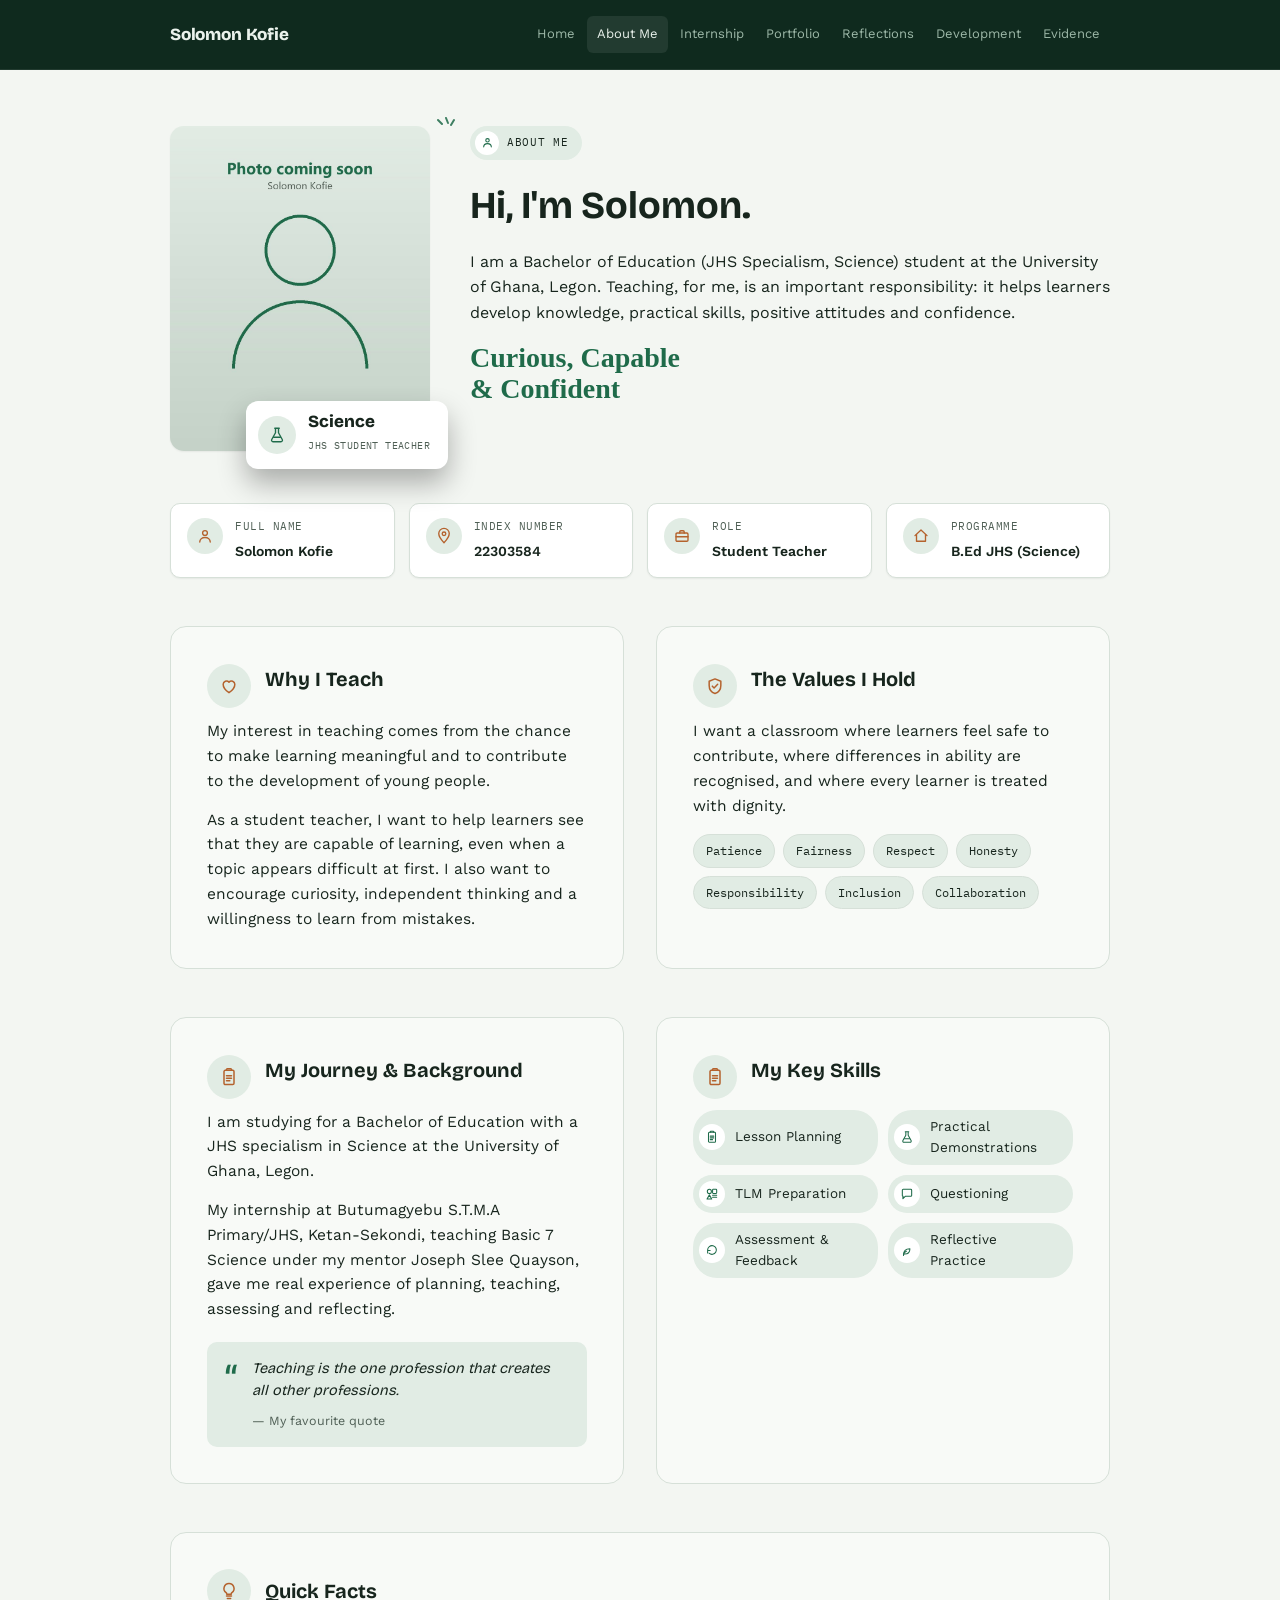
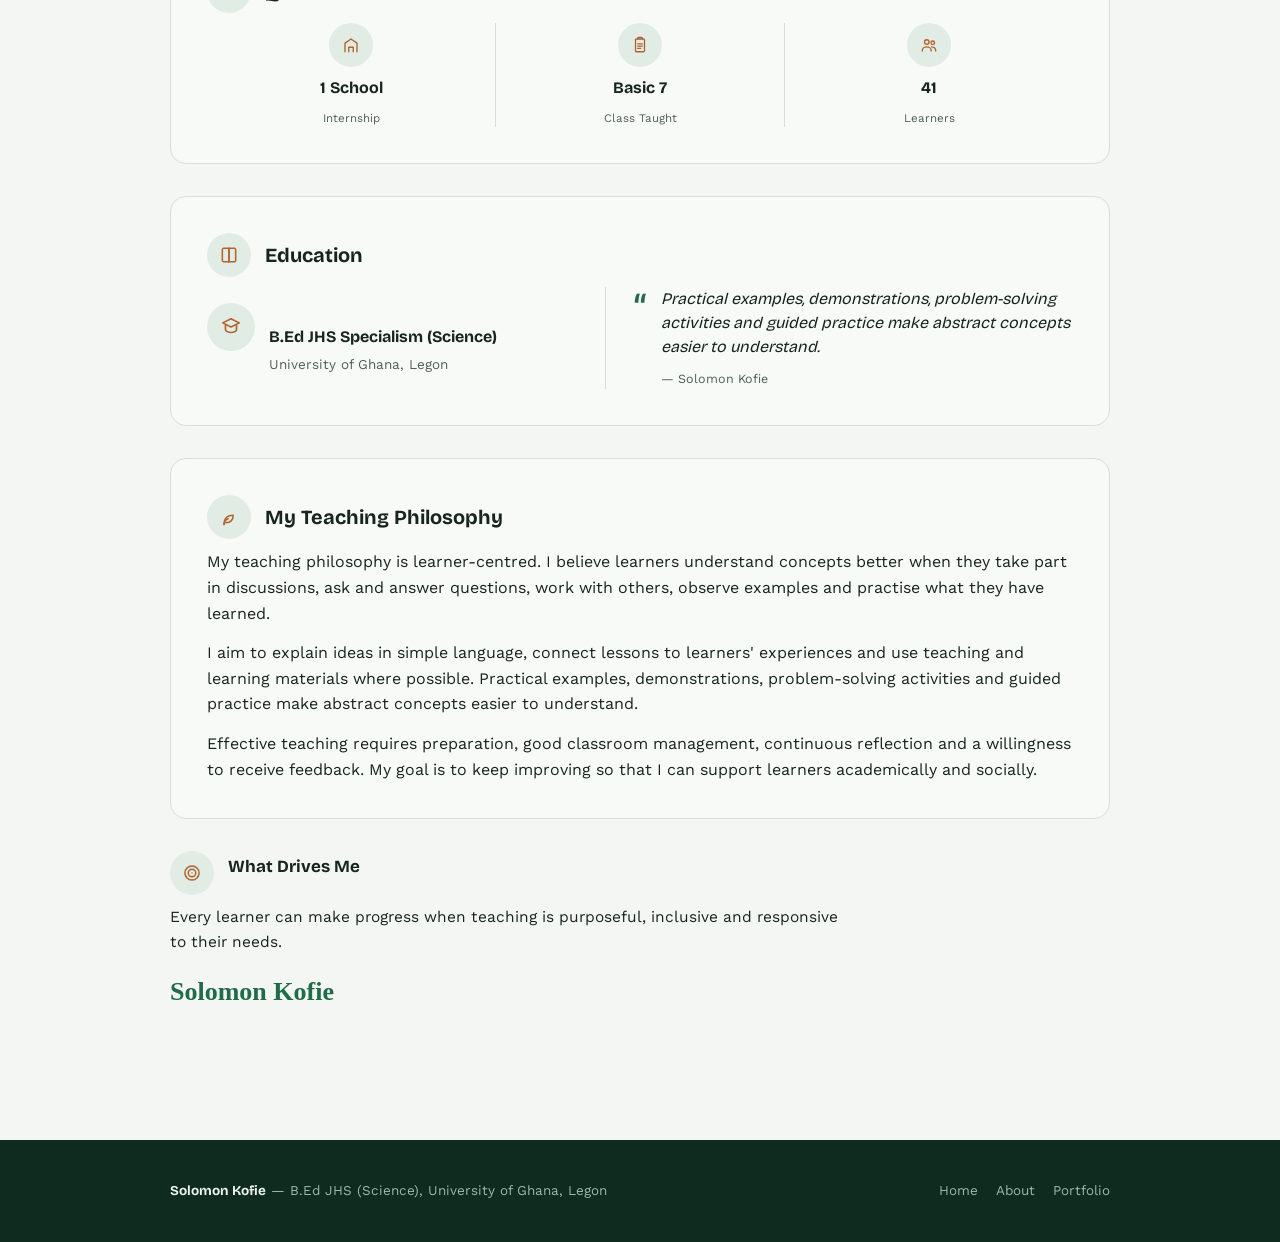
==== site/about.html @ a110200e "Build Solomon Kofie's teaching e-portfolio (Forest & Copper) Content from his TSTS 102 internship po" ====
<!doctype html>
<html lang="en">
<head>
<meta charset="UTF-8">
<meta name="viewport" content="width=device-width, initial-scale=1">
<title>Solomon Kofie — About Me</title>
<meta name="description" content="Teaching e-portfolio of Solomon Kofie, B.Ed JHS (Science) student-teacher at the University of Ghana, Legon.">
<link rel="stylesheet" href="https://fonts.googleapis.com/css2?family=Bricolage+Grotesque:opsz,wght@12..96,500;12..96,700;12..96,800&family=Work+Sans:wght@400;500;600;700&family=IBM+Plex+Mono:wght@500&display=swap">
<link rel="stylesheet" href="styles.css">
</head>
<body>

<header class="site">
  <div class="container nav-row">
    <a class="brand" href="index.html">Solomon Kofie</a>
    <button class="nav-toggle" id="navToggle" aria-expanded="false">Menu</button>
    <nav class="links" id="navLinks">
      <a href="index.html">Home</a>
      <a href="about.html" class="active">About Me</a>
      <a href="internship.html">Internship</a>
      <a href="portfolio.html">Portfolio</a>
      <a href="reflections.html">Reflections</a>
      <a href="development.html">Development</a>
      <a href="evidence.html">Evidence</a>
    </nav>
  </div>
</header>

<main class="container">
  <div class="page">

    <div class="about-split">
      <div style="position:relative;">
        <div class="photo-ticks"><svg width="24" height="34" viewBox="0 0 24 34" fill="none" stroke="currentColor" stroke-width="2" stroke-linecap="round"><path d="M2 4l4 4"/><path d="M10 2l2 5"/><path d="M18 4l-3 5"/></svg></div>
        <img class="about-photo" src="assets/portrait.jpg" alt="Portrait of Solomon Kofie (photo coming soon)">
        <div class="hero-badge" style="position:absolute;right:-18px;bottom:-18px;left:auto;">
          <div class="badge-icon"><svg width="18" height="18" viewBox="0 0 24 24" fill="none" stroke="currentColor" stroke-width="1.8" stroke-linecap="round" stroke-linejoin="round"><path d="M9 3h6M10 3v6l-5 9a2 2 0 0 0 1.7 3h10.6a2 2 0 0 0 1.7-3l-5-9V3"/><path d="M7.5 15h9"/></svg></div>
          <div><b>Science</b><span>JHS Student Teacher</span></div>
        </div>
      </div>
      <div class="about-greet">
        <div class="pill-eyebrow"><span class="pill-icon"><svg width="13" height="13" viewBox="0 0 24 24" fill="none" stroke="currentColor" stroke-width="2" stroke-linecap="round" stroke-linejoin="round"><circle cx="12" cy="8" r="3.2"/><path d="M5 20c0-3.5 3-6 7-6s7 2.5 7 6"/></svg></span>About Me</div>
        <h3 style="font-size:clamp(28px,4.4vw,38px);">Hi, I'm Solomon.</h3>
        <p class="body-text">I am a Bachelor of Education (JHS Specialism, Science) student at the University of Ghana, Legon. Teaching, for me, is an important responsibility: it helps learners develop knowledge, practical skills, positive attitudes and confidence.</p>
        <div class="tagline-script">Curious, Capable<br>&amp; Confident</div>
      </div>
    </div>

    <div class="block">
      <div class="info-grid">
        <div class="info-item">
          <div class="info-icon"><svg width="18" height="18" viewBox="0 0 24 24" fill="none" stroke="currentColor" stroke-width="1.8" stroke-linecap="round" stroke-linejoin="round"><circle cx="12" cy="8" r="3.2"/><path d="M5 20c0-3.5 3-6 7-6s7 2.5 7 6"/></svg></div>
          <div><span class="info-label">Full Name</span><span class="info-value">Solomon Kofie</span></div>
        </div>
        <div class="info-item">
          <div class="info-icon"><svg width="18" height="18" viewBox="0 0 24 24" fill="none" stroke="currentColor" stroke-width="1.8" stroke-linecap="round" stroke-linejoin="round"><path d="M12 21s7-7.2 7-12.2a7 7 0 1 0-14 0C5 13.8 12 21 12 21z"/><circle cx="12" cy="9" r="2.4"/></svg></div>
          <div><span class="info-label">Index Number</span><span class="info-value">22303584</span></div>
        </div>
        <div class="info-item">
          <div class="info-icon"><svg width="18" height="18" viewBox="0 0 24 24" fill="none" stroke="currentColor" stroke-width="1.8" stroke-linecap="round" stroke-linejoin="round"><rect x="4" y="8" width="16" height="11" rx="1.5"/><path d="M9 8V6.5A1.5 1.5 0 0 1 10.5 5h3A1.5 1.5 0 0 1 15 6.5V8"/><path d="M4 13h16"/></svg></div>
          <div><span class="info-label">Role</span><span class="info-value">Student Teacher</span></div>
        </div>
        <div class="info-item">
          <div class="info-icon"><svg width="18" height="18" viewBox="0 0 24 24" fill="none" stroke="currentColor" stroke-width="1.8" stroke-linecap="round" stroke-linejoin="round"><path d="M4 11.5L12 4l8 7.5"/><path d="M6 10v9h12v-9"/></svg></div>
          <div><span class="info-label">Programme</span><span class="info-value">B.Ed JHS (Science)</span></div>
        </div>
      </div>
    </div>

    <div class="two-col block">
      <div class="panel" style="margin-bottom:0;">
        <div class="panel-head">
        <div class="focus-icon"><svg width="20" height="20" viewBox="0 0 24 24" fill="none" stroke="currentColor" stroke-width="1.8" stroke-linecap="round" stroke-linejoin="round"><path d="M12 20s-7-4.4-7-10a4 4 0 0 1 7-2.6A4 4 0 0 1 19 10c0 5.6-7 10-7 10z"/></svg></div>
        <h3>Why I Teach</h3>
      </div>
        <p class="body-text">My interest in teaching comes from the chance to make learning meaningful and to contribute to the development of young people.</p>
        <p class="body-text" style="margin-top:14px;">As a student teacher, I want to help learners see that they are capable of learning, even when a topic appears difficult at first. I also want to encourage curiosity, independent thinking and a willingness to learn from mistakes.</p>
      </div>
      <div class="panel" style="margin-bottom:0;">
        <div class="panel-head">
        <div class="focus-icon"><svg width="20" height="20" viewBox="0 0 24 24" fill="none" stroke="currentColor" stroke-width="1.8" stroke-linecap="round" stroke-linejoin="round"><path d="M12 3.5l7 2.8v5.2c0 5-3 8.3-7 9.5-4-1.2-7-4.5-7-9.5V6.3z"/><path d="M8.8 12.2l2.1 2.1 4.3-4.3"/></svg></div>
        <h3>The Values I Hold</h3>
      </div>
        <p class="body-text">I want a classroom where learners feel safe to contribute, where differences in ability are recognised, and where every learner is treated with dignity.</p>
        <div class="chip-row" style="margin-top:16px;">
            <span class="chip">Patience</span>
            <span class="chip">Fairness</span>
            <span class="chip">Respect</span>
            <span class="chip">Honesty</span>
            <span class="chip">Responsibility</span>
            <span class="chip">Inclusion</span>
            <span class="chip">Collaboration</span>
        </div>
      </div>
    </div>

    <div class="two-col block">
      <div class="panel" style="margin-bottom:0;">
        <div class="panel-head">
        <div class="focus-icon"><svg width="20" height="20" viewBox="0 0 24 24" fill="none" stroke="currentColor" stroke-width="1.8" stroke-linecap="round" stroke-linejoin="round"><rect x="6" y="4" width="12" height="17" rx="1.5"/><path d="M9 4V3a1 1 0 0 1 1-1h4a1 1 0 0 1 1 1v1"/><path d="M9 10.5h6M9 13.5h6M9 16.5h4"/></svg></div>
        <h3>My Journey &amp; Background</h3>
      </div>
        <p class="body-text">I am studying for a Bachelor of Education with a JHS specialism in Science at the University of Ghana, Legon.</p>
        <p class="body-text" style="margin-top:14px;">My internship at Butumagyebu S.T.M.A Primary/JHS, Ketan-Sekondi, teaching Basic 7 Science under my mentor Joseph Slee Quayson, gave me real experience of planning, teaching, assessing and reflecting.</p>
        <div class="testimonial" style="margin-top:20px;background:var(--chip-bg);border-radius:10px;padding:16px 18px;">
          <span class="quote-mark">&ldquo;</span>
          <div>
            <blockquote style="font-size:14.5px;">Teaching is the one profession that creates all other professions.</blockquote>
            <cite>— My favourite quote</cite>
          </div>
        </div>
      </div>
      <div class="panel" style="margin-bottom:0;">
        <div class="panel-head">
        <div class="focus-icon"><svg width="20" height="20" viewBox="0 0 24 24" fill="none" stroke="currentColor" stroke-width="1.8" stroke-linecap="round" stroke-linejoin="round"><rect x="6" y="4" width="12" height="17" rx="1.5"/><path d="M9 4V3a1 1 0 0 1 1-1h4a1 1 0 0 1 1 1v1"/><path d="M9 10.5h6M9 13.5h6M9 16.5h4"/></svg></div>
        <h3>My Key Skills</h3>
      </div>
        <div class="skill-grid">
          <div class="skill-chip"><span class="chip-ico"><svg width="14" height="14" viewBox="0 0 24 24" fill="none" stroke="currentColor" stroke-width="1.8" stroke-linecap="round" stroke-linejoin="round"><rect x="6" y="4" width="12" height="17" rx="1.5"/><path d="M9 4V3a1 1 0 0 1 1-1h4a1 1 0 0 1 1 1v1"/><path d="M9 10.5h6M9 13.5h6M9 16.5h4"/></svg></span>Lesson Planning</div>
          <div class="skill-chip"><span class="chip-ico"><svg width="14" height="14" viewBox="0 0 24 24" fill="none" stroke="currentColor" stroke-width="1.8" stroke-linecap="round" stroke-linejoin="round"><path d="M9 3h6M10 3v6l-5 9a2 2 0 0 0 1.7 3h10.6a2 2 0 0 0 1.7-3l-5-9V3"/><path d="M7.5 15h9"/></svg></span>Practical Demonstrations</div>
          <div class="skill-chip"><span class="chip-ico"><svg width="14" height="14" viewBox="0 0 24 24" fill="none" stroke="currentColor" stroke-width="1.8" stroke-linecap="round" stroke-linejoin="round"><circle cx="7.5" cy="7.5" r="3.5"/><rect x="13" y="4" width="7" height="7" rx="1"/><path d="M7.5 13.5l4 7h-8z"/><path d="M13 14h7M13 17.5h7"/></svg></span>TLM Preparation</div>
          <div class="skill-chip"><span class="chip-ico"><svg width="14" height="14" viewBox="0 0 24 24" fill="none" stroke="currentColor" stroke-width="1.8" stroke-linecap="round" stroke-linejoin="round"><path d="M4 5.5A1.5 1.5 0 0 1 5.5 4h13A1.5 1.5 0 0 1 20 5.5v9A1.5 1.5 0 0 1 18.5 16H9l-4 4v-4H5.5A1.5 1.5 0 0 1 4 14.5z"/></svg></span>Questioning</div>
          <div class="skill-chip"><span class="chip-ico"><svg width="14" height="14" viewBox="0 0 24 24" fill="none" stroke="currentColor" stroke-width="1.8" stroke-linecap="round" stroke-linejoin="round"><path d="M4.5 12a7.5 7.5 0 1 1 2.4 5.5"/><path d="M4.5 17v-4.3h4.3"/></svg></span>Assessment &amp; Feedback</div>
          <div class="skill-chip"><span class="chip-ico"><svg width="14" height="14" viewBox="0 0 24 24" fill="none" stroke="currentColor" stroke-width="1.8" stroke-linecap="round" stroke-linejoin="round"><path d="M6 21c0-7 4-11 11-11 0 6-3 9-9 9"/><path d="M6 21c0-4 2-6 5-7"/></svg></span>Reflective Practice</div>
        </div>
      </div>
    </div>

    <div class="panel">
      <div class="panel-head">
        <div class="focus-icon"><svg width="20" height="20" viewBox="0 0 24 24" fill="none" stroke="currentColor" stroke-width="1.8" stroke-linecap="round" stroke-linejoin="round"><path d="M9 18h6M10 21h4"/><path d="M12 3a6 6 0 0 0-3.5 10.9c.5.4.8 1 .8 1.6v.5h5.4v-.5c0-.6.3-1.2.8-1.6A6 6 0 0 0 12 3z"/></svg></div>
        <h3>Quick Facts</h3>
      </div>
      <div class="stat-trio">
        <div class="stat-trio-item">
          <div class="focus-icon"><svg width="18" height="18" viewBox="0 0 24 24" fill="none" stroke="currentColor" stroke-width="1.8" stroke-linecap="round" stroke-linejoin="round"><path d="M4 21V9.5L12 4l8 5.5V21"/><path d="M9 21v-6h6v6"/></svg></div>
          <b>1 School</b><span>Internship</span>
        </div>
        <div class="stat-trio-item">
          <div class="focus-icon"><svg width="18" height="18" viewBox="0 0 24 24" fill="none" stroke="currentColor" stroke-width="1.8" stroke-linecap="round" stroke-linejoin="round"><rect x="6" y="4" width="12" height="17" rx="1.5"/><path d="M9 4V3a1 1 0 0 1 1-1h4a1 1 0 0 1 1 1v1"/><path d="M9 10.5h6M9 13.5h6M9 16.5h4"/></svg></div>
          <b>Basic 7</b><span>Class Taught</span>
        </div>
        <div class="stat-trio-item">
          <div class="focus-icon"><svg width="18" height="18" viewBox="0 0 24 24" fill="none" stroke="currentColor" stroke-width="1.8" stroke-linecap="round" stroke-linejoin="round"><circle cx="9" cy="8" r="3"/><path d="M3 20c0-3.3 2.7-5.5 6-5.5s6 2.2 6 5.5"/><circle cx="17" cy="9" r="2.4"/><path d="M15.5 14.6c3 .2 5.5 2.1 5.5 5.4"/></svg></div>
          <b>41</b><span>Learners</span>
        </div>
      </div>
    </div>

    <div class="panel">
      <div class="panel-head">
        <div class="focus-icon"><svg width="20" height="20" viewBox="0 0 24 24" fill="none" stroke="currentColor" stroke-width="1.8" stroke-linecap="round" stroke-linejoin="round"><path d="M4 5.5C4 4.7 4.7 4 5.5 4H12v16H5.5A1.5 1.5 0 0 1 4 18.5z"/><path d="M20 5.5c0-.8-.7-1.5-1.5-1.5H12v16h6.5a1.5 1.5 0 0 0 1.5-1.5z"/></svg></div>
        <h3>Education</h3>
      </div>
      <div class="edu-row">
        <div class="edu-info">
          <div class="focus-icon"><svg width="22" height="22" viewBox="0 0 24 24" fill="none" stroke="currentColor" stroke-width="1.8" stroke-linecap="round" stroke-linejoin="round"><path d="M12 3l9 4.5-9 4.5-9-4.5z"/><path d="M6 10v5c0 1.5 2.7 3 6 3s6-1.5 6-3v-5"/></svg></div>
          <div>
            <h4>B.Ed JHS Specialism (Science)</h4>
            <p>University of Ghana, Legon</p>
          </div>
        </div>
        <div class="testimonial">
          <span class="quote-mark">&ldquo;</span>
          <div>
            <blockquote>Practical examples, demonstrations, problem-solving activities and guided practice make abstract concepts easier to understand.</blockquote>
            <cite>— Solomon Kofie</cite>
          </div>
        </div>
      </div>
    </div>

    <div class="panel">
      <div class="panel-head">
        <div class="focus-icon"><svg width="20" height="20" viewBox="0 0 24 24" fill="none" stroke="currentColor" stroke-width="1.8" stroke-linecap="round" stroke-linejoin="round"><path d="M6 21c0-7 4-11 11-11 0 6-3 9-9 9"/><path d="M6 21c0-4 2-6 5-7"/></svg></div>
        <h3>My Teaching Philosophy</h3>
      </div>
      <p class="body-text">My teaching philosophy is learner-centred. I believe learners understand concepts better when they take part in discussions, ask and answer questions, work with others, observe examples and practise what they have learned.</p>
      <p class="body-text" style="margin-top:14px;">I aim to explain ideas in simple language, connect lessons to learners' experiences and use teaching and learning materials where possible. Practical examples, demonstrations, problem-solving activities and guided practice make abstract concepts easier to understand.</p>
      <p class="body-text" style="margin-top:14px;">Effective teaching requires preparation, good classroom management, continuous reflection and a willingness to receive feedback. My goal is to keep improving so that I can support learners academically and socially.</p>
    </div>

    <div class="block">
      <div>
        <div class="panel-head" style="margin-bottom:10px;">
          <div class="focus-icon"><svg width="20" height="20" viewBox="0 0 24 24" fill="none" stroke="currentColor" stroke-width="1.8" stroke-linecap="round" stroke-linejoin="round"><circle cx="12" cy="12" r="8.5"/><circle cx="12" cy="12" r="4.5"/><circle cx="12" cy="12" r=".8" fill="currentColor" stroke="none"/></svg></div>
          <h3 style="font-size:17px;">What Drives Me</h3>
        </div>
        <p class="body-text">Every learner can make progress when teaching is purposeful, inclusive and responsive to their needs.</p>
        <div class="signature">Solomon Kofie</div>
      </div>
    </div>
  </div>
</main>

<footer class="site">
  <div class="container">
    <div><strong>Solomon Kofie</strong> — B.Ed JHS (Science), University of Ghana, Legon</div>
    <div class="foot-links">
      <a href="index.html">Home</a>
      <a href="about.html">About</a>
      <a href="portfolio.html">Portfolio</a>
    </div>
  </div>
</footer>

<script>
(function(){
  var navToggle = document.getElementById("navToggle");
  var navEl = document.getElementById("navLinks");
  navToggle.addEventListener("click", function(){
    var open = navEl.classList.toggle("open");
    navToggle.setAttribute("aria-expanded", open ? "true" : "false");
  });
})();
</script>
</body>
</html>
---- site/styles.css ----
:root{
  --bg:#F3F6F2;
  --surface:#FFFFFF;
  --surface-2:#F8FAF7;
  --ink:#17251D;
  --ink-muted:#4F5F55;
  --border:#D6E0D8;
  --gold:#1F6B4A;
  --green:#B4622D;
  --maroon:#2F6690;
  --header-bg:#0F2A1E;
  --header-text:#EAF2EC;
  --header-text-muted:#9DB8A8;
  --chip-bg:#E1ECE4;
  --shadow: 0 1px 2px rgba(20,18,10,.06);
  --font-display: "Bricolage Grotesque", system-ui, sans-serif;
  --font-body: "Work Sans", system-ui, sans-serif;
  --font-mono: "IBM Plex Mono", monospace;
}
@media (prefers-color-scheme: dark){
  :root:not([data-theme="light"]){
    --bg:#0D1712;
    --surface:#14231B;
    --surface-2:#192B21;
    --ink:#E8F0EA;
    --ink-muted:#A2B8AA;
    --border:#26392E;
    --gold:#5FC08F;
    --green:#E39A63;
    --maroon:#73A9D6;
    --header-bg:#08120D;
    --header-text:#E8F0EA;
    --header-text-muted:#88A595;
    --chip-bg:#1E3127;
    --shadow: 0 1px 2px rgba(0,0,0,.4);
  }
}
:root[data-theme="dark"]{
  --bg:#0D1712;
  --surface:#14231B;
  --surface-2:#192B21;
  --ink:#E8F0EA;
  --ink-muted:#A2B8AA;
  --border:#26392E;
  --gold:#5FC08F;
  --green:#E39A63;
  --maroon:#73A9D6;
  --header-bg:#08120D;
  --header-text:#E8F0EA;
  --header-text-muted:#88A595;
  --chip-bg:#1E3127;
  --shadow: 0 1px 2px rgba(0,0,0,.4);
}
*{box-sizing:border-box;}
html{scroll-behavior:smooth;}
body{
  margin:0;
  background:var(--bg);
  color:var(--ink);
  font-family:var(--font-body);
  line-height:1.6;
}
img{max-width:100%;}
a{color:inherit;}
[hidden]{display:none!important;}
.container{max-width:980px;margin:0 auto;padding-inline:20px;}
h1,h2,h3{font-family:var(--font-display);font-weight:700;text-wrap:balance;margin:0;}
p{margin:0;}
.eyebrow{
  font-family:var(--font-mono);
  font-size:11px;
  letter-spacing:.08em;
  text-transform:uppercase;
}

/* header */
header.site{
  background:var(--header-bg);
  color:var(--header-text);
  position:sticky;
  top:0;
  z-index:20;
  border-bottom:1px solid rgba(255,255,255,.08);
}
.nav-row{
  display:flex;
  align-items:center;
  justify-content:space-between;
  padding-block:16px;
  gap:16px;
}
.brand{
  font-family:var(--font-display);
  font-weight:800;
  font-size:17px;
  letter-spacing:-.01em;
  text-decoration:none;
  color:var(--header-text);
  white-space:nowrap;
}
nav.links{display:flex;gap:2px;flex-wrap:nowrap;}
nav.links a{
  font-size:13px;
  text-decoration:none;
  color:var(--header-text-muted);
  padding:8px 10px;
  border-radius:6px;
  white-space:nowrap;
  transition:color .15s, background .15s;
}
nav.links a:hover{color:var(--header-text);}
nav.links a.active{color:var(--header-text);background:rgba(255,255,255,.08);}
.nav-toggle{
  display:none;
  background:none;
  border:1px solid rgba(255,255,255,.2);
  color:var(--header-text);
  border-radius:6px;
  padding:8px 10px;
  font-size:13px;
  font-family:var(--font-mono);
}
@media (max-width:900px){
  nav.links{
    display:none;
    width:100%;
    flex-direction:column;
    flex-wrap:wrap;
    gap:2px;
    padding-bottom:14px;
  }
  nav.links a{white-space:normal;}
  nav.links.open{display:flex;}
  .nav-toggle{display:block;}
  .nav-row{flex-wrap:wrap;}
}

/* hero */
.hero{
  background:var(--header-bg);
  color:var(--header-text);
  padding-block:clamp(48px,8vw,88px) clamp(56px,9vw,96px);
  overflow:clip;
}
.hero-grid{
  display:grid;
  grid-template-columns:1.15fr auto;
  gap:clamp(32px,6vw,64px);
  align-items:center;
}
@media (max-width:700px){.hero-grid{grid-template-columns:1fr;}.hero-photo-wrap{order:-1;margin-inline:auto;}}
.hero-photo-wrap{
  position:relative;
  width:min(300px,72vw);
  flex-shrink:0;
}
.hero-photo-wrap::before{
  content:"";
  position:absolute;
  inset:10px -10px -10px 10px;
  background:color-mix(in srgb, var(--gold) 25%, transparent);
  border-radius:18px;
  z-index:0;
}
.hero-photo{
  position:relative;
  z-index:1;
  display:block;
  width:100%;
  aspect-ratio:4/5;
  object-fit:cover;
  object-position:top center;
  border-radius:16px;
  box-shadow:0 24px 48px rgba(0,0,0,.4);
}
.hero-badge{
  position:absolute;
  z-index:2;
  left:-18px;
  bottom:-18px;
  display:flex;
  align-items:center;
  gap:12px;
  background:var(--surface);
  color:var(--ink);
  padding:12px 18px 12px 12px;
  border-radius:12px;
  box-shadow:0 14px 28px rgba(0,0,0,.3);
  max-width:210px;
}
.hero-badge .badge-icon{
  width:38px;height:38px;border-radius:50%;flex-shrink:0;
  background:var(--chip-bg);color:var(--gold);
  display:flex;align-items:center;justify-content:center;
}
.hero-badge b{display:block;font-family:var(--font-display);font-size:17px;font-weight:800;line-height:1.1;}
.hero-badge span{font-size:10px;font-family:var(--font-mono);text-transform:uppercase;letter-spacing:.04em;color:var(--ink-muted);}
.hero .eyebrow{color:#E9A46B;margin-bottom:10px;display:block;}
.hero h1{font-size:clamp(32px,5.5vw,52px);line-height:1.05;margin-bottom:10px;}
.hero .role{font-size:15px;color:var(--header-text-muted);margin-bottom:20px;}
.hero .pitch{max-width:56ch;font-size:15px;color:#D3E2D8;margin-bottom:24px;}
.divider-rule{height:2px;width:56px;background:#E9A46B;margin-bottom:24px;}
.stat-row{display:flex;gap:28px;flex-wrap:wrap;}
.stat b{display:block;font-family:var(--font-display);font-size:24px;font-weight:800;}
.stat span{font-size:11px;color:var(--header-text-muted);text-transform:uppercase;letter-spacing:.05em;}
.accentbar{display:flex;height:5px;margin-top:32px;border-radius:3px;overflow:hidden;max-width:280px;}
.accentbar div{flex:1;}

/* page body */
main{padding-block:56px 80px;}
.page-head{margin-bottom:40px;max-width:70ch;}
.page-head .eyebrow{color:var(--gold);margin-bottom:10px;display:block;}
.page-head h2{font-size:clamp(26px,4vw,34px);margin-bottom:12px;}
.page-head p{color:var(--ink-muted);font-size:15.5px;}

.block{margin-bottom:48px;}
.block h3{font-size:19px;margin-bottom:14px;}
.block .body-text{max-width:68ch;color:var(--ink);font-size:15.5px;}
.block .body-text + .body-text{margin-top:14px;}
.pull{
  border-left:3px solid var(--gold);
  padding:2px 0 2px 20px;
  margin:20px 0;
  max-width:60ch;
  font-family:var(--font-display);
  font-weight:500;
  font-size:19px;
  line-height:1.45;
  color:var(--ink);
}

.two-col{display:grid;grid-template-columns:1fr 1fr;gap:32px;}
@media (max-width:700px){.two-col{grid-template-columns:1fr;}}
.card{
  background:var(--surface);
  border:1px solid var(--border);
  border-radius:10px;
  padding:22px 24px;
  box-shadow:var(--shadow);
}
.card h4{font-family:var(--font-display);font-size:16px;margin:0 0 8px;font-weight:700;}
.card p{font-size:14.5px;color:var(--ink-muted);}

ul.plain{margin:0;padding:0;list-style:none;display:flex;flex-direction:column;gap:10px;}
ul.plain li{
  font-size:15px;
  padding-left:20px;
  position:relative;
}
ul.plain li::before{
  content:"";
  position:absolute;left:0;top:9px;
  width:6px;height:6px;border-radius:50%;
  background:var(--green);
}

.chip-row{display:flex;flex-wrap:wrap;gap:8px;}
.chip{
  font-family:var(--font-mono);
  font-size:12px;
  background:var(--chip-bg);
  border:1px solid var(--border);
  padding:6px 12px;
  border-radius:20px;
  color:var(--ink);
}

.grid-cards{display:grid;grid-template-columns:repeat(auto-fill,minmax(220px,1fr));gap:18px;}

.focus-grid{display:grid;grid-template-columns:repeat(auto-fit,minmax(200px,1fr));gap:20px;}
.focus-card{padding:4px 2px;}
.focus-icon{
  width:44px;height:44px;
  border-radius:50%;
  background:var(--chip-bg);
  display:flex;align-items:center;justify-content:center;
  margin-bottom:16px;
  color:var(--green);
}
.focus-card h4{font-family:var(--font-display);font-size:15.5px;margin-bottom:6px;}
.focus-card p{font-size:14px;color:var(--ink-muted);}

/* home redesign */
.home-page{--ink-muted:#4F5F55;}
@media (prefers-color-scheme: dark){:root:not([data-theme="light"]) .home-page{--ink-muted:#A2B8AA;}}
:root[data-theme="dark"] .home-page{--ink-muted:#A2B8AA;}
.pill-eyebrow{
  display:inline-flex;align-items:center;gap:8px;
  background:var(--chip-bg);
  border-radius:20px;
  padding:5px 14px 5px 5px;
  font-family:var(--font-mono);
  font-size:11px;letter-spacing:.06em;text-transform:uppercase;
  color:var(--ink);
  margin-bottom:16px;
}
.pill-eyebrow .pill-icon{
  width:24px;height:24px;border-radius:50%;
  background:var(--surface);
  display:flex;align-items:center;justify-content:center;
  color:var(--gold);
}
.panel{
  background:var(--surface-2);
  border:1px solid var(--border);
  border-radius:16px;
  padding:clamp(24px,4vw,36px);
  margin-bottom:32px;
}
.panel-head{display:flex;align-items:center;gap:14px;margin-bottom:10px;}
.panel-head .focus-icon{margin-bottom:0;flex-shrink:0;}
.panel-head h3{font-size:20px;}
.panel-intro{color:var(--ink-muted);font-size:14.5px;max-width:64ch;margin-bottom:24px;}
.testimonial{display:flex;gap:14px;align-items:flex-start;}
.testimonial .quote-mark{font-family:var(--font-display);font-size:42px;color:var(--gold);line-height:.6;flex-shrink:0;margin-top:10px;}
.testimonial blockquote{margin:0;font-family:var(--font-display);font-style:italic;font-size:16px;line-height:1.5;color:var(--ink);}
.testimonial cite{display:block;margin-top:10px;font-style:normal;font-size:12.5px;color:var(--ink-muted);}
.about-teaser-grid{display:grid;grid-template-columns:1.3fr 1fr;gap:40px;align-items:start;}
@media (max-width:760px){.about-teaser-grid{grid-template-columns:1fr;}}
.link-grid{display:grid;grid-template-columns:1fr 1fr;gap:16px;}
@media (max-width:700px){.link-grid{grid-template-columns:1fr;}}
.link-card{
  display:flex;align-items:flex-start;gap:14px;
  background:var(--surface);border:1px solid var(--border);border-radius:12px;
  padding:18px;text-decoration:none;color:inherit;
  transition:border-color .15s;
}
.link-card:hover{border-color:var(--gold);}
.link-card .focus-icon{margin-bottom:0;flex-shrink:0;width:38px;height:38px;}
.link-card .link-body{flex:1;}
.link-card .link-body h4{font-family:var(--font-display);font-size:15px;margin-bottom:4px;font-weight:700;}
.link-card .link-body p{font-size:13px;color:var(--ink-muted);}
.link-card .link-arrow{
  width:30px;height:30px;border-radius:50%;background:var(--chip-bg);
  display:flex;align-items:center;justify-content:center;color:var(--ink);flex-shrink:0;
}
.philosophy-split{display:grid;grid-template-columns:1fr 1.15fr;gap:40px;align-items:center;}
@media (max-width:700px){.philosophy-split{grid-template-columns:1fr;}}
.philosophy-photo{width:100%;aspect-ratio:4/3;object-fit:cover;border-radius:16px;box-shadow:var(--shadow);display:block;}
.philosophy-photo.is-placeholder{
  display:flex;align-items:center;justify-content:center;flex-direction:column;gap:8px;
  background:var(--chip-bg);color:var(--ink-muted);font-family:var(--font-mono);font-size:11px;text-transform:uppercase;letter-spacing:.05em;text-align:center;padding:20px;
}
.btn-dark{
  display:inline-flex;align-items:center;gap:8px;
  background:var(--header-bg);color:var(--header-text);
  font-family:var(--font-body);font-weight:600;font-size:14px;
  padding:12px 20px;border-radius:24px;text-decoration:none;
  transition:opacity .15s;
}
.btn-dark:hover{opacity:.85;}
.intro-bar{
  display:flex;flex-wrap:wrap;gap:28px;align-items:center;justify-content:space-between;
  background:var(--surface-2);border:1px solid var(--border);border-radius:16px;
  padding:clamp(22px,4vw,30px);
}
.intro-bar .intro-text{flex:2;min-width:260px;}
.intro-bar .intro-side{display:flex;flex-direction:column;gap:16px;align-items:flex-start;}
.mini-stats{display:flex;gap:20px;flex-wrap:wrap;}
.mini-stat{display:flex;flex-direction:column;align-items:center;gap:6px;text-align:center;width:80px;}
.mini-stat .focus-icon{width:36px;height:36px;margin-bottom:0;}
.mini-stat b{font-family:var(--font-display);font-size:12.5px;font-weight:700;line-height:1.25;}
.mini-stat span{font-size:10px;color:var(--ink-muted);}
.tagline-script{
  font-family:"Caveat",cursive;
  font-weight:700;
  font-size:clamp(22px,3vw,28px);
  color:var(--gold);
  line-height:1.1;
  margin-top:18px;
}
.signature{
  font-family:"Caveat",cursive;
  font-weight:700;
  font-size:26px;
  color:var(--gold);
  margin-top:16px;
}
.photo-ticks{position:absolute;top:-10px;right:-30px;color:var(--gold);opacity:.85;}

.stat-trio{display:flex;}
.stat-trio-item{flex:1;display:flex;flex-direction:column;align-items:center;gap:8px;text-align:center;padding:0 12px;border-right:1px solid var(--border);}
.stat-trio-item:last-child{border-right:none;}
.stat-trio-item .focus-icon{margin-bottom:0;}
.stat-trio-item b{font-family:var(--font-display);font-size:16px;font-weight:700;}
.stat-trio-item span{font-size:11.5px;color:var(--ink-muted);}

.skill-grid{display:grid;grid-template-columns:1fr 1fr;gap:10px;}
@media (max-width:500px){.skill-grid{grid-template-columns:1fr;}}
.skill-chip{display:inline-flex;align-items:center;gap:10px;background:var(--chip-bg);border-radius:24px;padding:6px 16px 6px 6px;font-size:13.5px;}
.skill-chip .chip-ico{width:26px;height:26px;border-radius:50%;background:var(--surface);display:flex;align-items:center;justify-content:center;color:var(--gold);flex-shrink:0;}

.edu-row{display:flex;flex-wrap:wrap;gap:32px;align-items:center;}
.edu-row .edu-info{display:flex;gap:14px;align-items:flex-start;flex:1;min-width:220px;}
.edu-row .edu-info .focus-icon{width:48px;height:48px;flex-shrink:0;margin-bottom:0;}
.edu-row .edu-info h4{font-family:var(--font-display);font-size:16px;margin-bottom:4px;}
.edu-row .edu-info p{font-size:13.5px;color:var(--ink-muted);line-height:1.5;}
.edu-row .testimonial{flex:1.2;min-width:240px;border-left:1px solid var(--border);padding-left:28px;}
@media (max-width:640px){.edu-row .testimonial{border-left:none;padding-left:0;}}

.page-head-split{display:flex;flex-wrap:wrap;justify-content:space-between;align-items:center;gap:24px;margin-bottom:40px;}
.page-head-split .head-text{flex:1;min-width:260px;}
.page-head-split .head-text h2{font-size:clamp(28px,4.4vw,38px);margin:12px 0 14px;}
.page-head-split .head-text p{color:var(--ink-muted);font-size:15px;max-width:60ch;}
.icon-blob{
  position:relative;
  background:var(--chip-bg);
  border-radius:42% 58% 63% 37% / 41% 44% 56% 59%;
  width:150px;height:130px;
  flex-shrink:0;
  display:flex;align-items:center;justify-content:center;
  color:var(--ink);
}

.profile-card{display:grid;grid-template-columns:1fr 1fr;gap:32px;align-items:stretch;background:var(--surface-2);border:1px solid var(--border);border-radius:16px;padding:clamp(22px,4vw,30px);margin-bottom:32px;}
@media (max-width:700px){.profile-card{grid-template-columns:1fr;}}
.profile-card h3{font-size:20px;margin:10px 0 2px;}
.profile-card .profile-sub{font-size:13.5px;color:var(--ink-muted);}
.profile-list{display:flex;flex-direction:column;gap:14px;margin-top:18px;padding-top:18px;border-top:1px solid var(--border);}
.profile-list .info-row{display:flex;align-items:center;gap:12px;}
.profile-list .info-row .focus-icon{width:32px;height:32px;margin-bottom:0;flex-shrink:0;}
.profile-list .info-row .label{font-size:10.5px;color:var(--ink-muted);text-transform:uppercase;letter-spacing:.04em;display:block;}
.profile-list .info-row .value{font-size:14px;font-weight:600;}
.photo-quote{position:relative;border-radius:14px;overflow:hidden;min-height:220px;}
.photo-quote img{width:100%;height:100%;object-fit:cover;display:block;}
.photo-quote.is-placeholder{
  background:var(--chip-bg);display:flex;flex-direction:column;align-items:center;justify-content:center;gap:8px;
  color:var(--ink-muted);font-family:var(--font-mono);font-size:11px;text-transform:uppercase;letter-spacing:.05em;text-align:center;padding:20px;
}
.photo-quote .quote-overlay{
  position:absolute;left:0;right:0;bottom:0;
  background:linear-gradient(0deg, rgba(8,18,26,.88), rgba(8,18,26,0));
  padding:28px 18px 16px;
  color:#EEF3F6;
  font-family:var(--font-display);font-style:italic;font-size:13.5px;line-height:1.5;
}

.page-photo-hero{display:grid;grid-template-columns:1fr 300px;gap:40px;align-items:center;margin-bottom:40px;}
@media (max-width:760px){.page-photo-hero{grid-template-columns:1fr;}.page-photo-hero .photo-col{order:-1;margin-inline:auto;}}
.page-photo-hero .photo-col{position:relative;width:100%;max-width:300px;}
.page-hero-photo{width:100%;aspect-ratio:4/5;object-fit:cover;object-position:top center;border-radius:16px;box-shadow:var(--shadow);display:block;}
.page-hero-photo.is-placeholder{display:flex;flex-direction:column;align-items:center;justify-content:center;gap:8px;background:var(--chip-bg);color:var(--ink-muted);font-family:var(--font-mono);font-size:11px;text-transform:uppercase;letter-spacing:.05em;text-align:center;padding:20px;}

.panel-with-photo{display:flex;flex-wrap:wrap;gap:28px;align-items:flex-start;}
.panel-with-photo .panel-main{flex:2;min-width:260px;}
.panel-with-photo .panel-photo{flex:1;min-width:160px;max-width:220px;border-radius:14px;overflow:hidden;aspect-ratio:4/3;box-shadow:var(--shadow);}
.panel-with-photo .panel-photo img{width:100%;height:100%;object-fit:cover;display:block;}

.evidence-grid{display:grid;grid-template-columns:repeat(auto-fit,minmax(150px,1fr));gap:16px;}
.video-feature{display:flex;flex-wrap:wrap;gap:28px;align-items:center;}
.video-feature video{flex:3;min-width:260px;width:100%;aspect-ratio:16/9;border-radius:14px;background:#000;box-shadow:var(--shadow);display:block;}
.video-feature .video-caption{flex:2;min-width:220px;}
.video-feature .evidence-tag{display:block;font-family:var(--font-mono);font-size:11px;text-transform:uppercase;letter-spacing:.05em;color:var(--ink-muted);margin-bottom:10px;}

.evidence-card{background:var(--surface);border:1px solid var(--border);border-radius:12px;overflow:hidden;box-shadow:var(--shadow);}
.evidence-card .evidence-photo{width:100%;aspect-ratio:4/3;object-fit:cover;display:block;}
.evidence-card .evidence-photo.is-placeholder{
  display:flex;flex-direction:column;align-items:center;justify-content:center;gap:6px;
  background:var(--chip-bg);color:var(--ink-muted);font-family:var(--font-mono);font-size:10px;text-transform:uppercase;letter-spacing:.05em;text-align:center;padding:14px;
}
.evidence-card .evidence-body{padding:14px 16px;}
.evidence-card .evidence-body h4{font-family:var(--font-display);font-size:14.5px;margin-bottom:2px;}
.evidence-card .evidence-body .evidence-tag{font-size:12px;color:var(--ink-muted);margin-bottom:12px;display:block;}
.evidence-card .evidence-view{
  display:inline-flex;align-items:center;justify-content:center;gap:6px;width:100%;
  background:var(--chip-bg);color:var(--ink);font-size:12.5px;font-weight:600;
  padding:8px;border-radius:8px;text-decoration:none;box-sizing:border-box;
}

.toolkit-cloud{position:relative;background:var(--chip-bg);border-radius:12px;padding:20px 22px 60px;}
.toolkit-cloud .tagline-script{position:absolute;right:22px;bottom:14px;margin-top:0;text-align:right;}

.growth-split{display:grid;grid-template-columns:1.3fr 1fr;gap:28px;align-items:stretch;}
@media (max-width:760px){.growth-split{grid-template-columns:1fr;}}
.growth-photo{width:100%;height:100%;min-height:220px;object-fit:cover;border-radius:14px;box-shadow:var(--shadow);display:block;}
.growth-photo.is-placeholder{display:flex;flex-direction:column;align-items:center;justify-content:center;gap:8px;background:var(--chip-bg);color:var(--ink-muted);font-family:var(--font-mono);font-size:11px;text-transform:uppercase;letter-spacing:.05em;text-align:center;padding:20px;}
.quote-box{background:var(--chip-bg);border-radius:10px;padding:18px 20px;margin-top:18px;}
.quote-box p{font-family:var(--font-display);font-style:italic;font-size:14.5px;line-height:1.5;color:var(--ink);margin-bottom:8px;}
.quote-box span{font-size:12px;color:var(--ink-muted);}

.icon-pastel-1{background:color-mix(in srgb, var(--green) 20%, var(--surface));color:var(--green);}
.icon-pastel-2{background:color-mix(in srgb, var(--gold) 22%, var(--surface));color:var(--gold);}
.icon-pastel-3{background:color-mix(in srgb, var(--maroon) 20%, var(--surface));color:var(--maroon);}

.reflect-hero-side{display:flex;align-items:center;gap:16px;}
.reflect-quote{font-family:"Caveat",cursive;font-weight:700;font-size:21px;color:var(--gold);line-height:1.25;text-align:center;max-width:150px;transform:rotate(-4deg);flex-shrink:0;}

.journal-card{background:var(--surface);border:1px solid var(--border);border-radius:12px;padding:18px;}
.week-badge{display:inline-block;font-family:var(--font-mono);font-size:10px;font-weight:700;text-transform:uppercase;letter-spacing:.04em;padding:4px 10px;border-radius:20px;margin-bottom:12px;}
.journal-card h4{font-family:var(--font-display);font-size:15px;margin-bottom:8px;}
.journal-card p{font-size:13.5px;color:var(--ink-muted);margin-bottom:14px;}
.journal-date{display:flex;align-items:center;gap:6px;font-size:11.5px;color:var(--ink-muted);}

.flanked-quote{display:flex;align-items:center;gap:24px;}
.flanked-quote .leaf-deco{color:var(--gold);opacity:.8;flex-shrink:0;}
.flanked-quote .blob-deco{
  width:70px;height:70px;flex-shrink:0;position:relative;
  background:var(--chip-bg);border-radius:42% 58% 63% 37% / 41% 44% 56% 59%;
}
.flanked-quote .blob-deco .photo-ticks{top:-10px;right:-16px;}
@media (max-width:600px){.flanked-quote{flex-wrap:wrap;justify-content:center;}}

.numbered-list{display:flex;flex-direction:column;gap:20px;}
.numbered-item{display:flex;gap:16px;align-items:flex-start;}
.numbered-item .num-badge{width:40px;height:40px;border-radius:50%;background:var(--chip-bg);display:flex;align-items:center;justify-content:center;font-family:var(--font-display);font-weight:700;font-size:14px;color:var(--gold);flex-shrink:0;}
.numbered-item h4{font-family:var(--font-display);font-size:15px;margin-bottom:4px;}
.numbered-item p{font-size:13.5px;color:var(--ink-muted);}

.progress-list{display:flex;flex-direction:column;gap:14px;}
.progress-item{display:flex;gap:14px;align-items:flex-start;background:var(--surface);border:1px solid var(--border);border-radius:10px;padding:14px 16px;}
.progress-item .focus-icon{width:40px;height:40px;flex-shrink:0;margin-bottom:0;}
.progress-item .progress-body{flex:1;display:flex;justify-content:space-between;gap:12px;align-items:flex-start;flex-wrap:wrap;}
.progress-item .progress-text h4{font-family:var(--font-display);font-size:14.5px;margin-bottom:4px;}
.progress-item .progress-text p{font-size:13px;color:var(--ink-muted);}
.status-pill{display:inline-block;font-size:11px;font-weight:700;padding:5px 12px;border-radius:16px;white-space:nowrap;flex-shrink:0;}
.status-pill.in-progress{background:color-mix(in srgb, var(--gold) 25%, var(--surface));color:var(--gold);}
.status-pill.completed{background:color-mix(in srgb, var(--green) 25%, var(--surface));color:var(--green);}

.growth-mindset{background:var(--chip-bg);}
.growth-mindset blockquote{font-family:var(--font-display);font-style:italic;font-size:15px;line-height:1.55;color:var(--ink);max-width:52ch;}

.foundation-card{display:flex;gap:16px;align-items:flex-start;background:var(--surface);border:1px solid var(--border);border-radius:12px;padding:20px;}
.foundation-card .focus-icon{width:46px;height:46px;flex-shrink:0;margin-bottom:0;}
.foundation-card h4{font-family:var(--font-display);font-size:15.5px;margin-bottom:3px;}
.foundation-card .foundation-sub{font-size:13px;color:var(--ink-muted);margin-bottom:10px;}
.foundation-card p{font-size:13.5px;color:var(--ink-muted);line-height:1.5;}

.about-split{display:grid;grid-template-columns:260px 1fr;gap:40px;align-items:start;margin-bottom:52px;}
@media (max-width:700px){.about-split{grid-template-columns:1fr;}}
.about-photo{width:100%;aspect-ratio:4/5;object-fit:cover;object-position:top center;border-radius:14px;box-shadow:var(--shadow);display:block;}
.about-greet h3{font-family:var(--font-display);font-weight:700;font-size:clamp(24px,3.4vw,30px);margin-bottom:12px;}
.about-connect{margin-top:16px;}
.about-connect .connect-label{font-family:var(--font-mono);font-size:11px;text-transform:uppercase;letter-spacing:.05em;color:var(--gold);margin-bottom:6px;display:block;}

.info-grid{display:grid;grid-template-columns:repeat(auto-fit,minmax(190px,1fr));gap:14px;}
.info-item{display:flex;gap:12px;align-items:flex-start;background:var(--surface);border:1px solid var(--border);border-radius:10px;padding:14px 16px;box-shadow:var(--shadow);}
.info-item .info-icon{width:36px;height:36px;border-radius:50%;background:var(--chip-bg);display:flex;align-items:center;justify-content:center;color:var(--green);flex-shrink:0;}
.info-item .info-label{font-family:var(--font-mono);font-size:10.5px;text-transform:uppercase;letter-spacing:.05em;color:var(--ink-muted);display:block;margin-bottom:3px;}
.info-item .info-value{font-size:14px;font-weight:600;line-height:1.3;}

.icon-card-head{display:flex;align-items:center;gap:10px;margin-bottom:14px;}
.icon-card-head .focus-icon{margin-bottom:0;}
.icon-card-head h4{margin:0;font-family:var(--font-display);font-size:16px;font-weight:700;}

ul.check-list{margin:0;padding:0;list-style:none;display:flex;flex-direction:column;gap:10px;}
ul.check-list li{font-size:14.5px;padding-left:26px;position:relative;}
ul.check-list li::before{content:"✓";position:absolute;left:0;top:0;color:var(--green);font-weight:700;font-size:13px;}

.cta-card{
  display:flex;flex-wrap:wrap;gap:18px;align-items:center;justify-content:space-between;
  background:var(--surface);border:1px solid var(--border);border-radius:12px;
  padding:24px 28px;box-shadow:var(--shadow);
}
.cta-card .cta-text h4{font-family:var(--font-display);font-size:16.5px;margin-bottom:6px;}
.cta-card .cta-text p{font-size:13.5px;color:var(--ink-muted);max-width:46ch;}
.cta-btn{
  display:inline-flex;align-items:center;gap:6px;
  background:var(--gold);color:var(--header-bg);
  font-family:var(--font-mono);font-size:12px;text-transform:uppercase;letter-spacing:.04em;font-weight:700;
  padding:11px 18px;border-radius:8px;text-decoration:none;white-space:nowrap;
  transition:opacity .15s;
}
.cta-btn:hover{opacity:.85;}

/* placeholder / gap card */
.gap{
  border:1.5px dashed var(--border);
  border-radius:10px;
  padding:20px 22px;
  background:var(--surface-2);
}
.gap .gap-label{
  font-family:var(--font-mono);
  font-size:11px;
  letter-spacing:.05em;
  text-transform:uppercase;
  color:var(--gold);
  display:flex;
  align-items:center;
  gap:6px;
  margin-bottom:8px;
}
.gap .gap-label::before{content:"○";font-size:13px;}
.gap p{font-size:14px;color:var(--ink-muted);}

.sample-tag{
  display:inline-flex;
  align-items:center;
  gap:5px;
  font-family:var(--font-mono);
  font-size:10px;
  text-transform:uppercase;
  letter-spacing:.05em;
  color:var(--maroon);
  background:color-mix(in srgb, var(--maroon) 12%, transparent);
  border:1px solid color-mix(in srgb, var(--maroon) 35%, transparent);
  padding:3px 10px;
  border-radius:20px;
  margin-bottom:12px;
}
.sample-tag::before{content:"◆";font-size:7px;}

.filled{
  background:var(--surface);
  border:1px solid var(--border);
  border-radius:10px;
  padding:20px 22px;
  box-shadow:var(--shadow);
}
.filled p{font-size:14.5px;color:var(--ink);}
.filled p + p{margin-top:10px;}

.doc-mock .doc-title{font-family:var(--font-display);font-weight:700;font-size:15px;margin-bottom:12px;}
.doc-mock .doc-row{display:flex;justify-content:space-between;gap:12px;border-bottom:1px dashed var(--border);padding:7px 0;font-size:12.5px;color:var(--ink-muted);}
.doc-mock .doc-row:last-child{border-bottom:none;}
.doc-mock .doc-row b{color:var(--ink);font-weight:600;text-align:right;}
.doc-mock .doc-note{margin-top:12px;font-size:12.5px;color:var(--ink-muted);line-height:1.55;}

.flash-grid{display:grid;grid-template-columns:repeat(3,1fr);gap:8px;margin-top:4px;}
.flash{
  background:var(--chip-bg);
  border:1px solid var(--border);
  border-radius:6px;
  text-align:center;
  padding:10px 4px;
  font-family:var(--font-mono);
  font-size:12px;
  font-weight:500;
}

.score-badge{
  display:inline-block;
  font-family:var(--font-display);
  font-weight:800;
  font-size:22px;
  color:var(--green);
  background:color-mix(in srgb, var(--green) 12%, transparent);
  border-radius:8px;
  padding:6px 14px;
  margin-bottom:10px;
}

.cert-mock{
  border:2px solid var(--gold);
  outline:1px solid color-mix(in srgb, var(--gold) 40%, transparent);
  outline-offset:5px;
  border-radius:6px;
  padding:26px 20px;
  text-align:center;
}
.cert-mock .seal{
  width:44px;height:44px;border-radius:50%;
  background:linear-gradient(155deg,var(--gold),var(--maroon));
  margin:0 auto 12px;
}
.cert-mock .cert-title{font-family:var(--font-display);font-weight:700;font-size:15px;margin-bottom:4px;}
.cert-mock .cert-sub{font-size:12px;color:var(--ink-muted);}

.photo-mock{
  aspect-ratio:4/3;
  border-radius:8px;
  background:linear-gradient(150deg, color-mix(in srgb, var(--green) 55%, var(--surface-2)), color-mix(in srgb, var(--gold) 45%, var(--surface-2)));
  display:flex;align-items:center;justify-content:center;
  color:var(--surface);
}

.quote-card{
  background:var(--surface);
  border:1px solid var(--border);
  border-left:3px solid var(--gold);
  border-radius:0 10px 10px 0;
  padding:18px 22px;
  box-shadow:var(--shadow);
}
.quote-card p{font-family:var(--font-display);font-weight:500;font-size:16px;line-height:1.5;margin-bottom:10px;}
.quote-card span{font-family:var(--font-mono);font-size:11px;text-transform:uppercase;letter-spacing:.04em;color:var(--ink-muted);}

table.info{border-collapse:collapse;width:100%;max-width:560px;}
table.info td{padding:9px 0;border-bottom:1px solid var(--border);font-size:14.5px;}
table.info td:first-child{color:var(--ink-muted);width:40%;font-family:var(--font-mono);font-size:12px;text-transform:uppercase;letter-spacing:.03em;}

footer.site{
  background:var(--header-bg);
  color:var(--header-text-muted);
  padding-block:40px;
  font-size:13.5px;
}
footer.site .container{display:flex;flex-wrap:wrap;justify-content:space-between;gap:20px;align-items:center;}
footer.site strong{color:var(--header-text);font-family:var(--font-display);}
footer.site .foot-links{display:flex;gap:18px;flex-wrap:wrap;}
footer.site a{text-decoration:none;}
footer.site a:hover{color:var(--header-text);}

/* photo feature (photo in place of video) */
.video-feature .feature-photo{flex:3;min-width:260px;width:100%;aspect-ratio:16/10;object-fit:cover;border-radius:14px;box-shadow:var(--shadow);display:block;}
.photo-pair{display:grid;grid-template-columns:1fr 1fr;gap:16px;margin-top:22px;}
.photo-pair img{width:100%;aspect-ratio:4/3;object-fit:cover;border-radius:12px;box-shadow:var(--shadow);display:block;}
@media (max-width:600px){.photo-pair{grid-template-columns:1fr;}}
.school-num{font-family:var(--font-mono);font-size:11px;text-transform:uppercase;letter-spacing:.05em;color:var(--gold);}
.grid-cards.cards-4{grid-template-columns:repeat(auto-fill,minmax(min(100%,300px),1fr));}
.grid-cards.cards-2{grid-template-columns:repeat(auto-fit,minmax(min(100%,280px),1fr));}
/* evidence page: scanned journal pages */
.page-grid{display:grid;grid-template-columns:repeat(auto-fill,minmax(110px,1fr));gap:12px;margin-top:18px;}
.page-grid a{display:block;border:1px solid var(--border);border-radius:8px;overflow:hidden;background:#fff;box-shadow:var(--shadow);text-decoration:none;transition:transform .15s;}
.page-grid a:hover{transform:translateY(-2px);}
.page-grid img{width:100%;aspect-ratio:3/4;object-fit:contain;background:#fff;display:block;}
.page-grid span{display:block;font-family:var(--font-mono);font-size:10px;text-transform:uppercase;letter-spacing:.04em;text-align:center;padding:6px 4px;color:var(--ink-muted);border-top:1px solid var(--border);}
.doc-row{display:flex;flex-wrap:wrap;gap:16px;align-items:center;justify-content:space-between;}
.doc-row .panel-intro{margin-bottom:0;flex:1;min-width:240px;}
.evidence-card .evidence-photo.is-sheet{object-fit:contain;background:#fff;}

@media (max-width:480px){.about-split .photo-ticks{right:0;}}
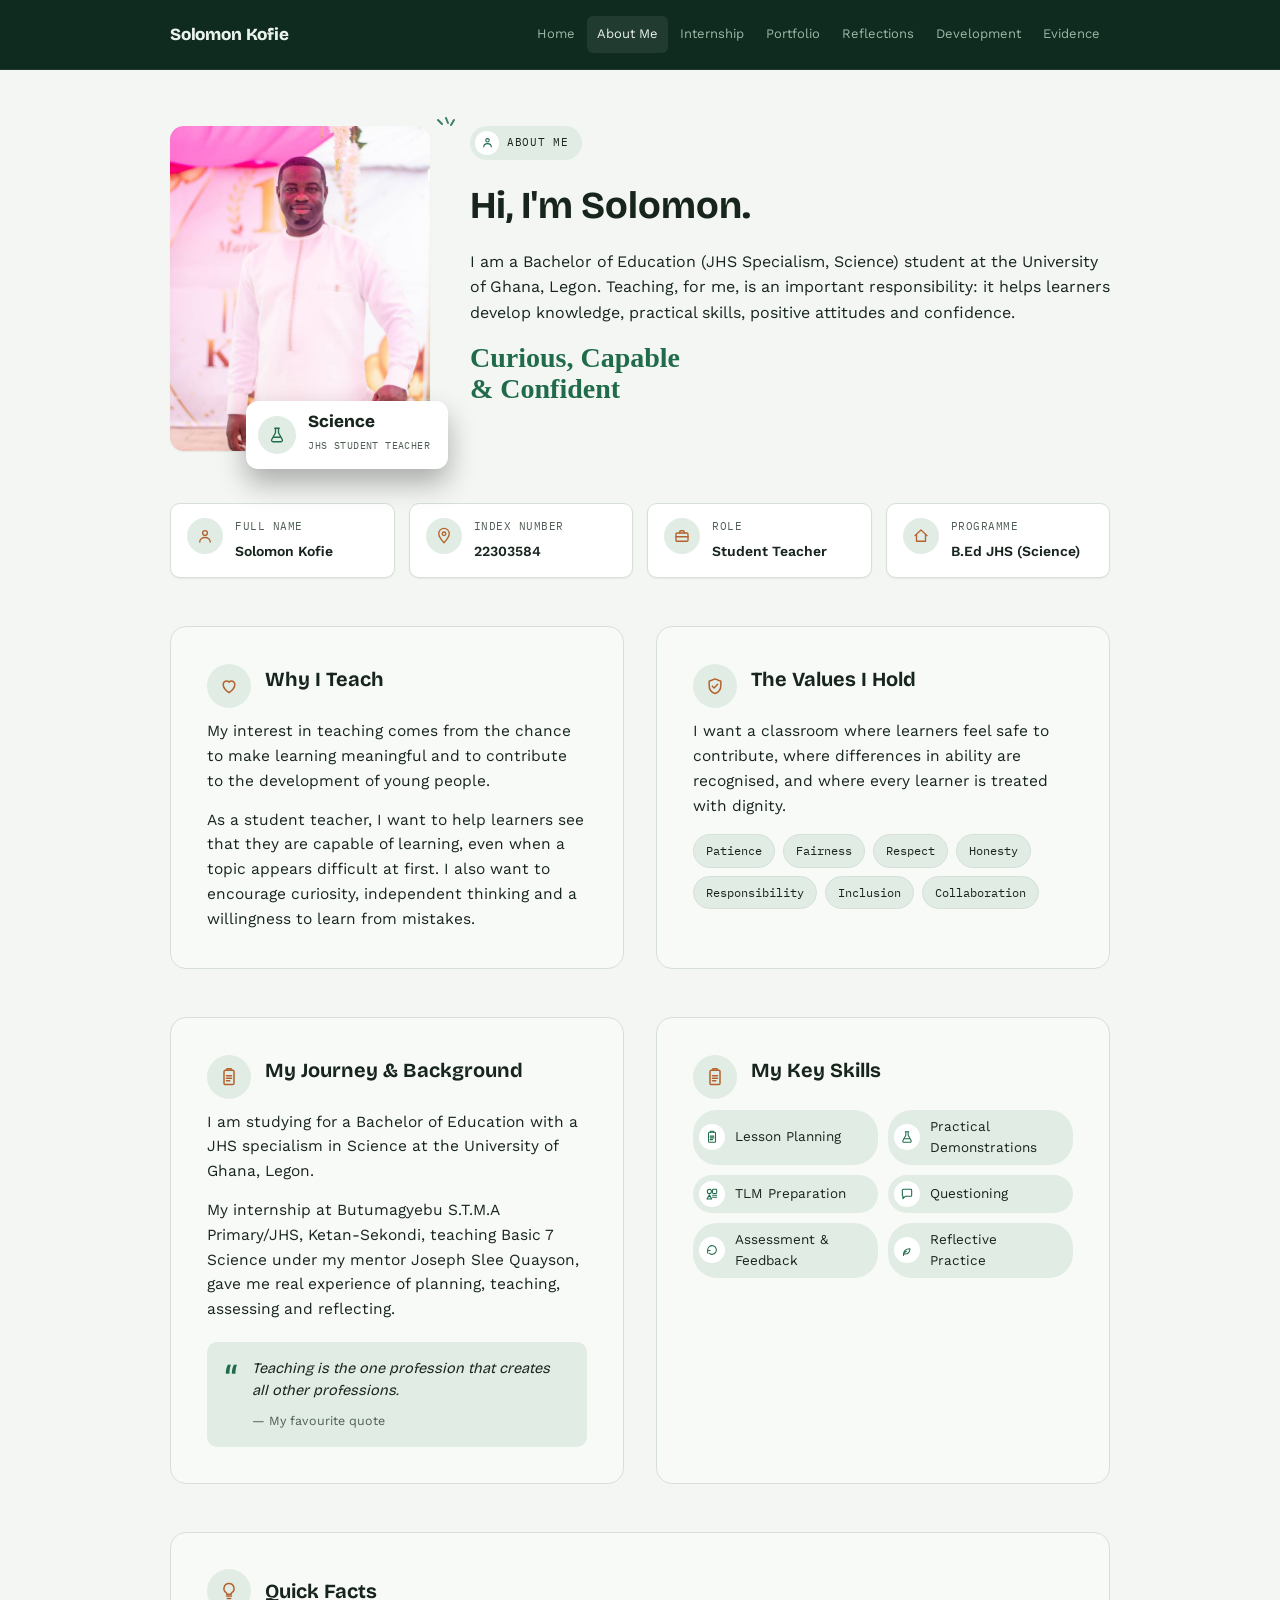
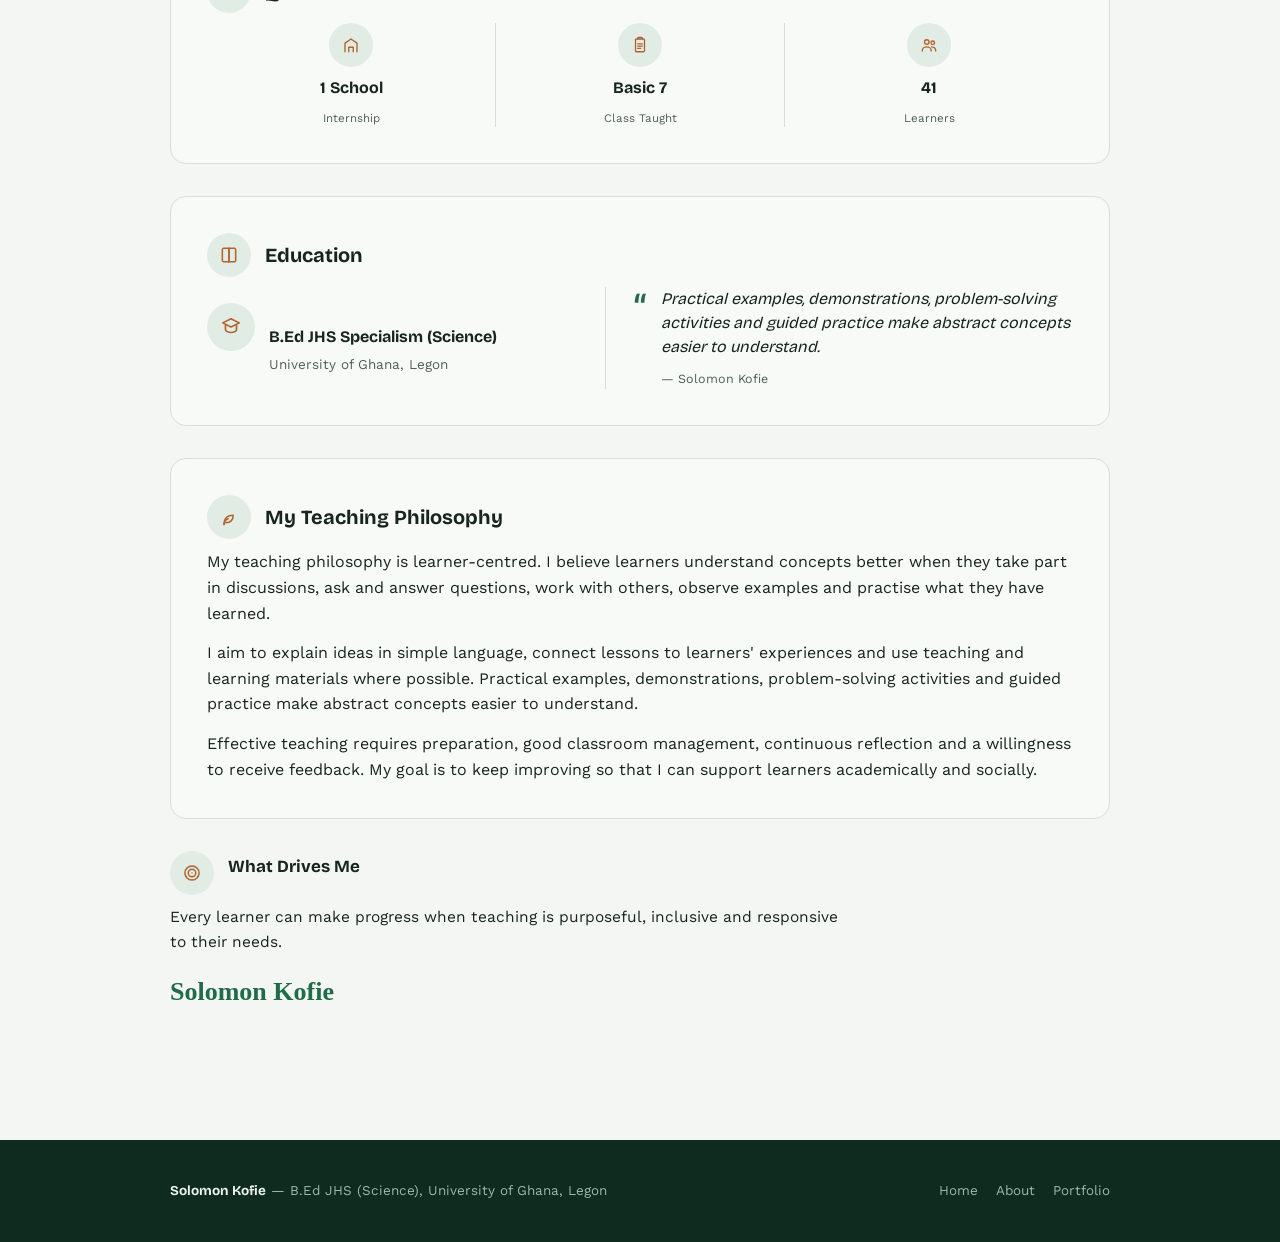
==== commit 5aee8a4b: "Add Solomon's portrait Co-Authored-By: Claude Opus 5.5 <noreply@anthropic.com>" ====
--- a/site/about.html
+++ b/site/about.html
@@ -32,7 +32,7 @@
     <div class="about-split">
       <div style="position:relative;">
         <div class="photo-ticks"><svg width="24" height="34" viewBox="0 0 24 34" fill="none" stroke="currentColor" stroke-width="2" stroke-linecap="round"><path d="M2 4l4 4"/><path d="M10 2l2 5"/><path d="M18 4l-3 5"/></svg></div>
-        <img class="about-photo" src="assets/portrait.jpg" alt="Portrait of Solomon Kofie (photo coming soon)">
+        <img class="about-photo" style="object-position:center 12%;" src="assets/portrait.jpg" alt="Portrait of Solomon Kofie">
         <div class="hero-badge" style="position:absolute;right:-18px;bottom:-18px;left:auto;">
           <div class="badge-icon"><svg width="18" height="18" viewBox="0 0 24 24" fill="none" stroke="currentColor" stroke-width="1.8" stroke-linecap="round" stroke-linejoin="round"><path d="M9 3h6M10 3v6l-5 9a2 2 0 0 0 1.7 3h10.6a2 2 0 0 0 1.7-3l-5-9V3"/><path d="M7.5 15h9"/></svg></div>
           <div><b>Science</b><span>JHS Student Teacher</span></div>
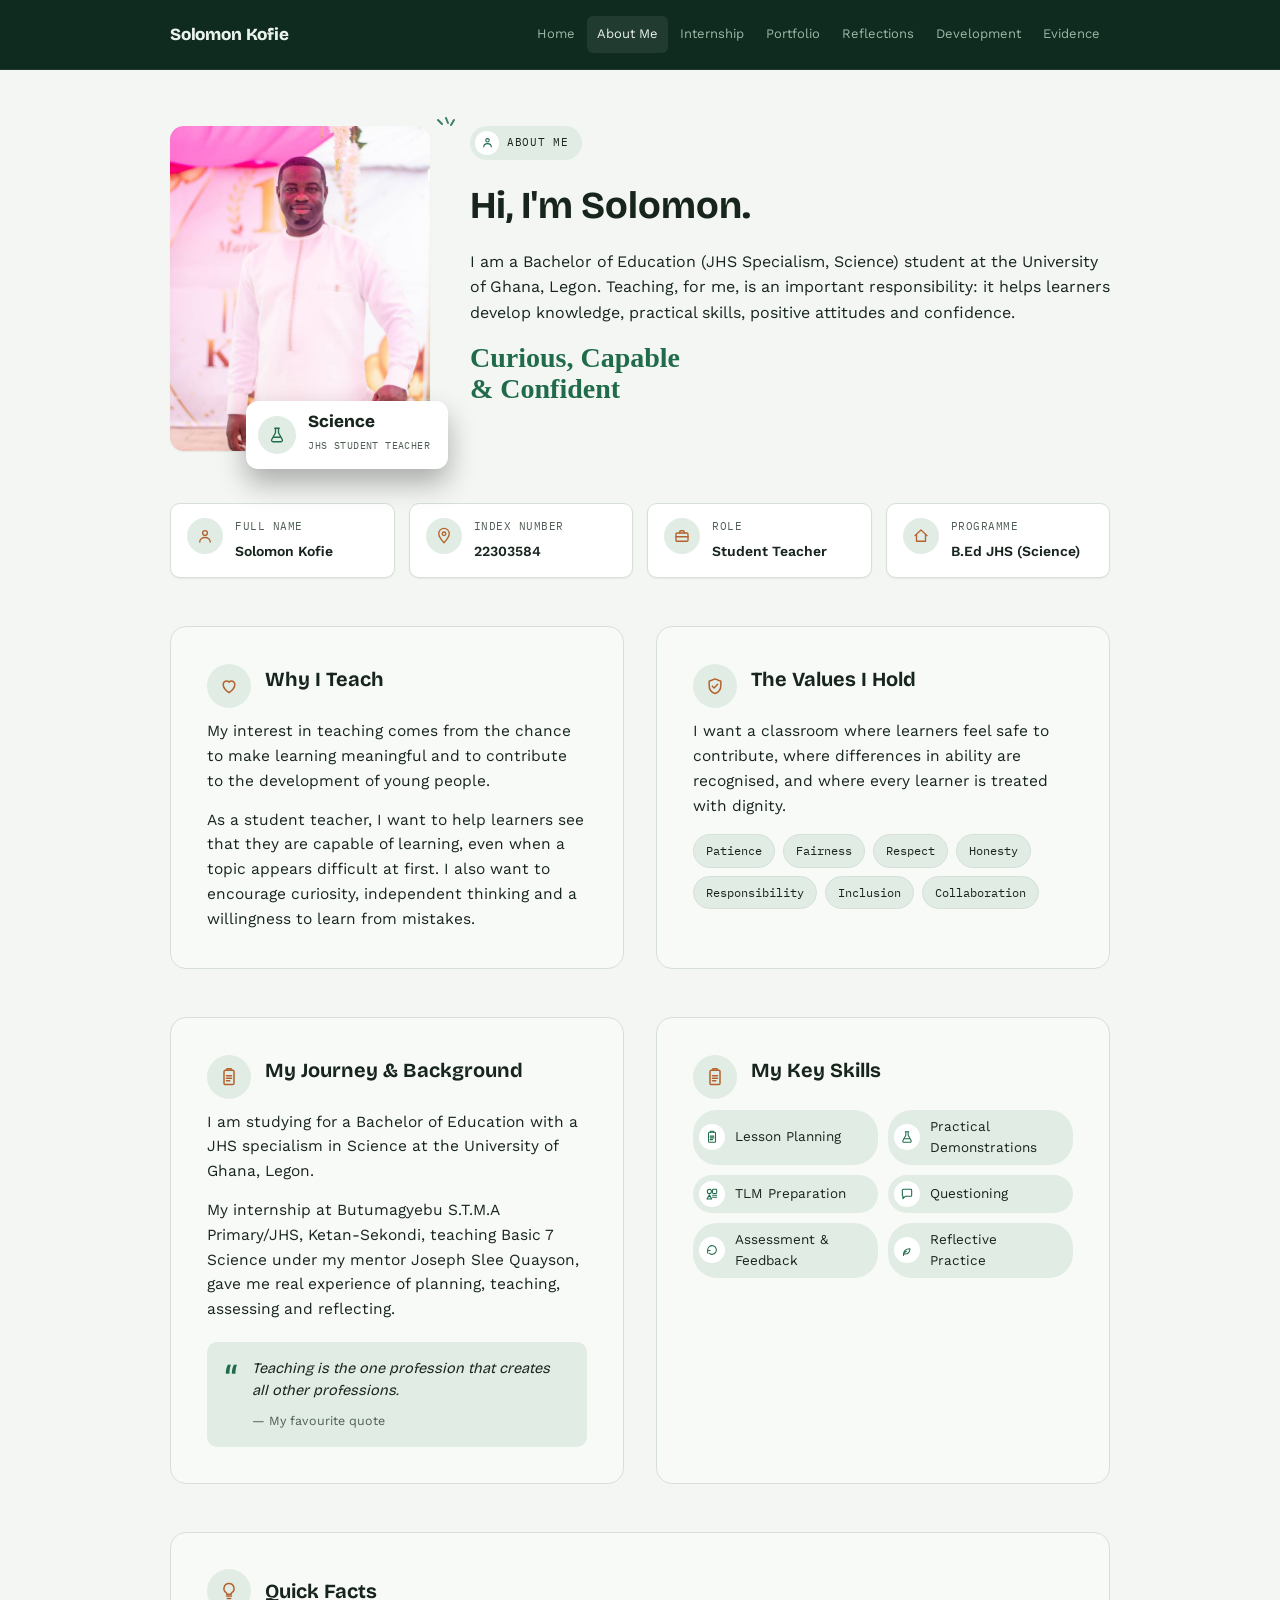
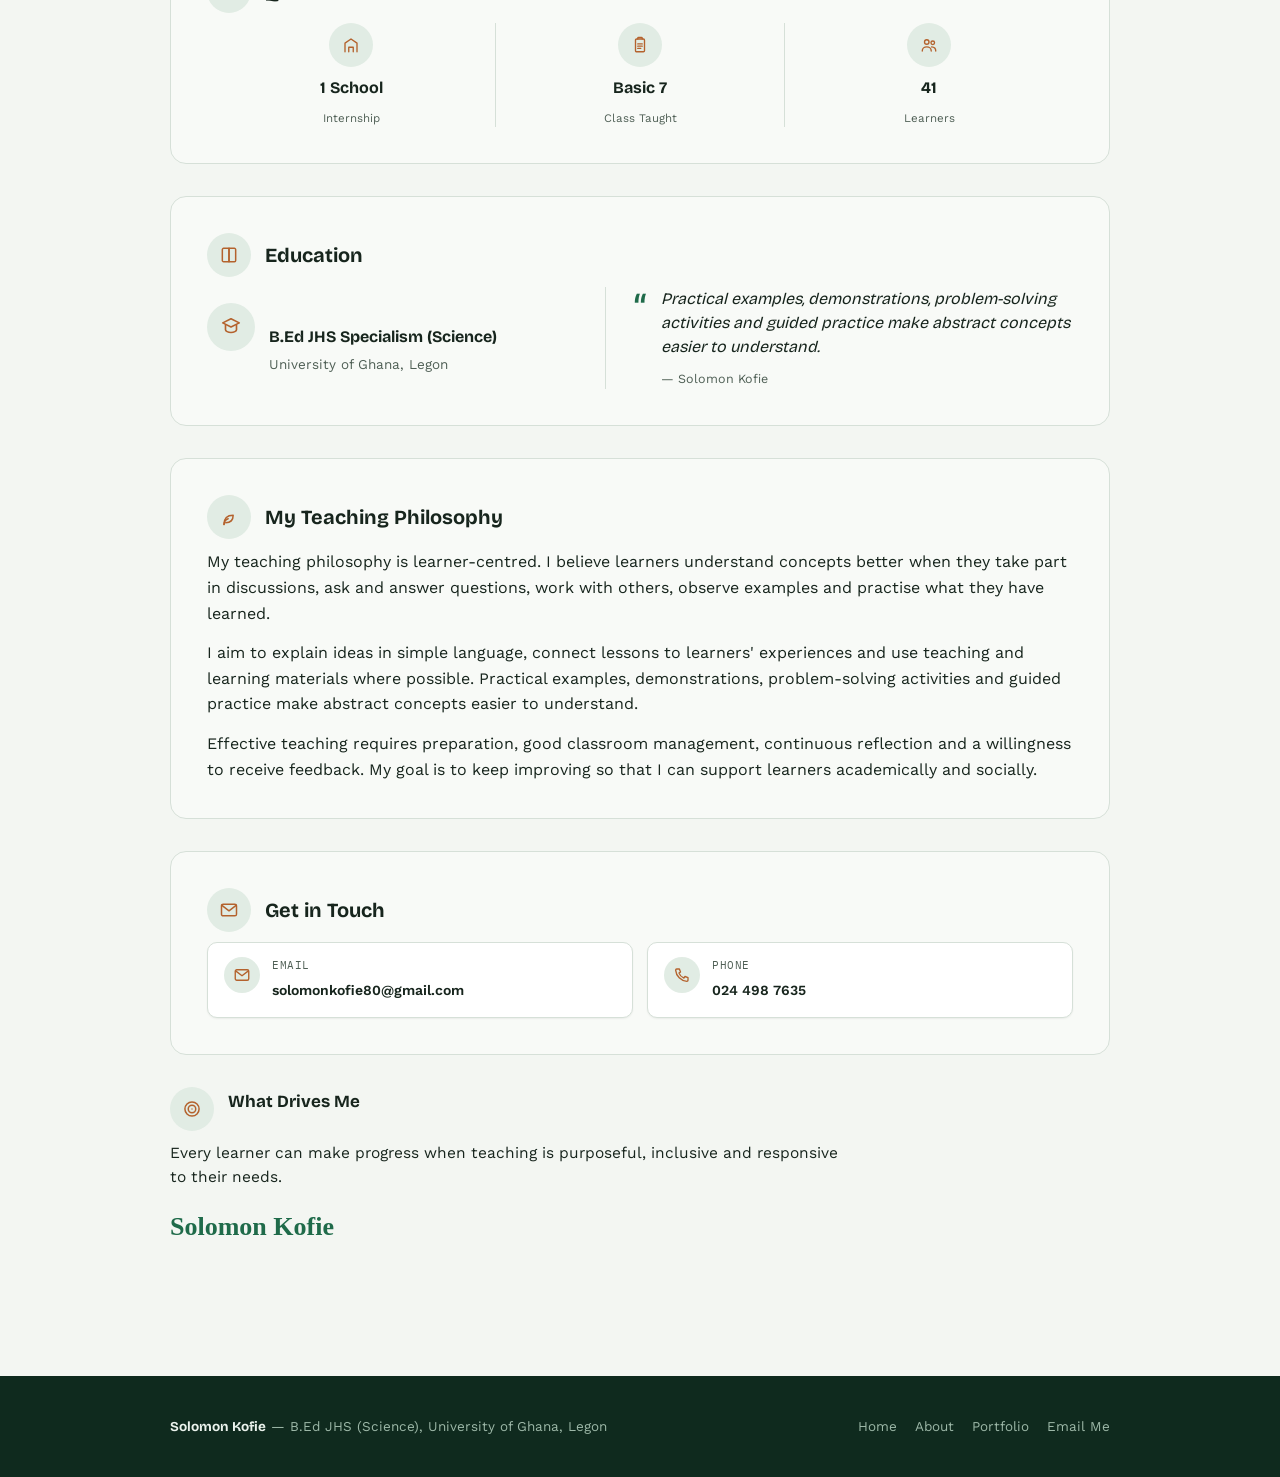
==== commit 9c475273: "Show classroom photos unblurred and add Solomon's contact details He confirmed the classroom photos " ====
--- a/site/about.html
+++ b/site/about.html
@@ -180,6 +180,23 @@
       <p class="body-text" style="margin-top:14px;">Effective teaching requires preparation, good classroom management, continuous reflection and a willingness to receive feedback. My goal is to keep improving so that I can support learners academically and socially.</p>
     </div>
 
+    <div class="panel" id="contact">
+      <div class="panel-head">
+        <div class="focus-icon"><svg width="20" height="20" viewBox="0 0 24 24" fill="none" stroke="currentColor" stroke-width="1.8" stroke-linecap="round" stroke-linejoin="round"><rect x="3" y="5" width="18" height="14" rx="2"/><path d="M3.5 6.5l8.5 6.5 8.5-6.5"/></svg></div>
+        <h3>Get in Touch</h3>
+      </div>
+      <div class="info-grid">
+        <a class="info-item" href="mailto:solomonkofie80@gmail.com" style="text-decoration:none;color:inherit;">
+          <div class="info-icon"><svg width="18" height="18" viewBox="0 0 24 24" fill="none" stroke="currentColor" stroke-width="1.8" stroke-linecap="round" stroke-linejoin="round"><rect x="3" y="5" width="18" height="14" rx="2"/><path d="M3.5 6.5l8.5 6.5 8.5-6.5"/></svg></div>
+          <div><span class="info-label">Email</span><span class="info-value">solomonkofie80@gmail.com</span></div>
+        </a>
+        <a class="info-item" href="tel:+233244987635" style="text-decoration:none;color:inherit;">
+          <div class="info-icon"><svg width="18" height="18" viewBox="0 0 24 24" fill="none" stroke="currentColor" stroke-width="1.8" stroke-linecap="round" stroke-linejoin="round"><path d="M5 4h3.5l1.5 4-2 1.5a11 11 0 0 0 6.5 6.5l1.5-2 4 1.5V19a1.5 1.5 0 0 1-1.5 1.5A16.5 16.5 0 0 1 3.5 5.5 1.5 1.5 0 0 1 5 4z"/></svg></div>
+          <div><span class="info-label">Phone</span><span class="info-value">024 498 7635</span></div>
+        </a>
+      </div>
+    </div>
+
     <div class="block">
       <div>
         <div class="panel-head" style="margin-bottom:10px;">
@@ -200,6 +217,7 @@
       <a href="index.html">Home</a>
       <a href="about.html">About</a>
       <a href="portfolio.html">Portfolio</a>
+      <a href="mailto:solomonkofie80@gmail.com">Email Me</a>
     </div>
   </div>
 </footer>
